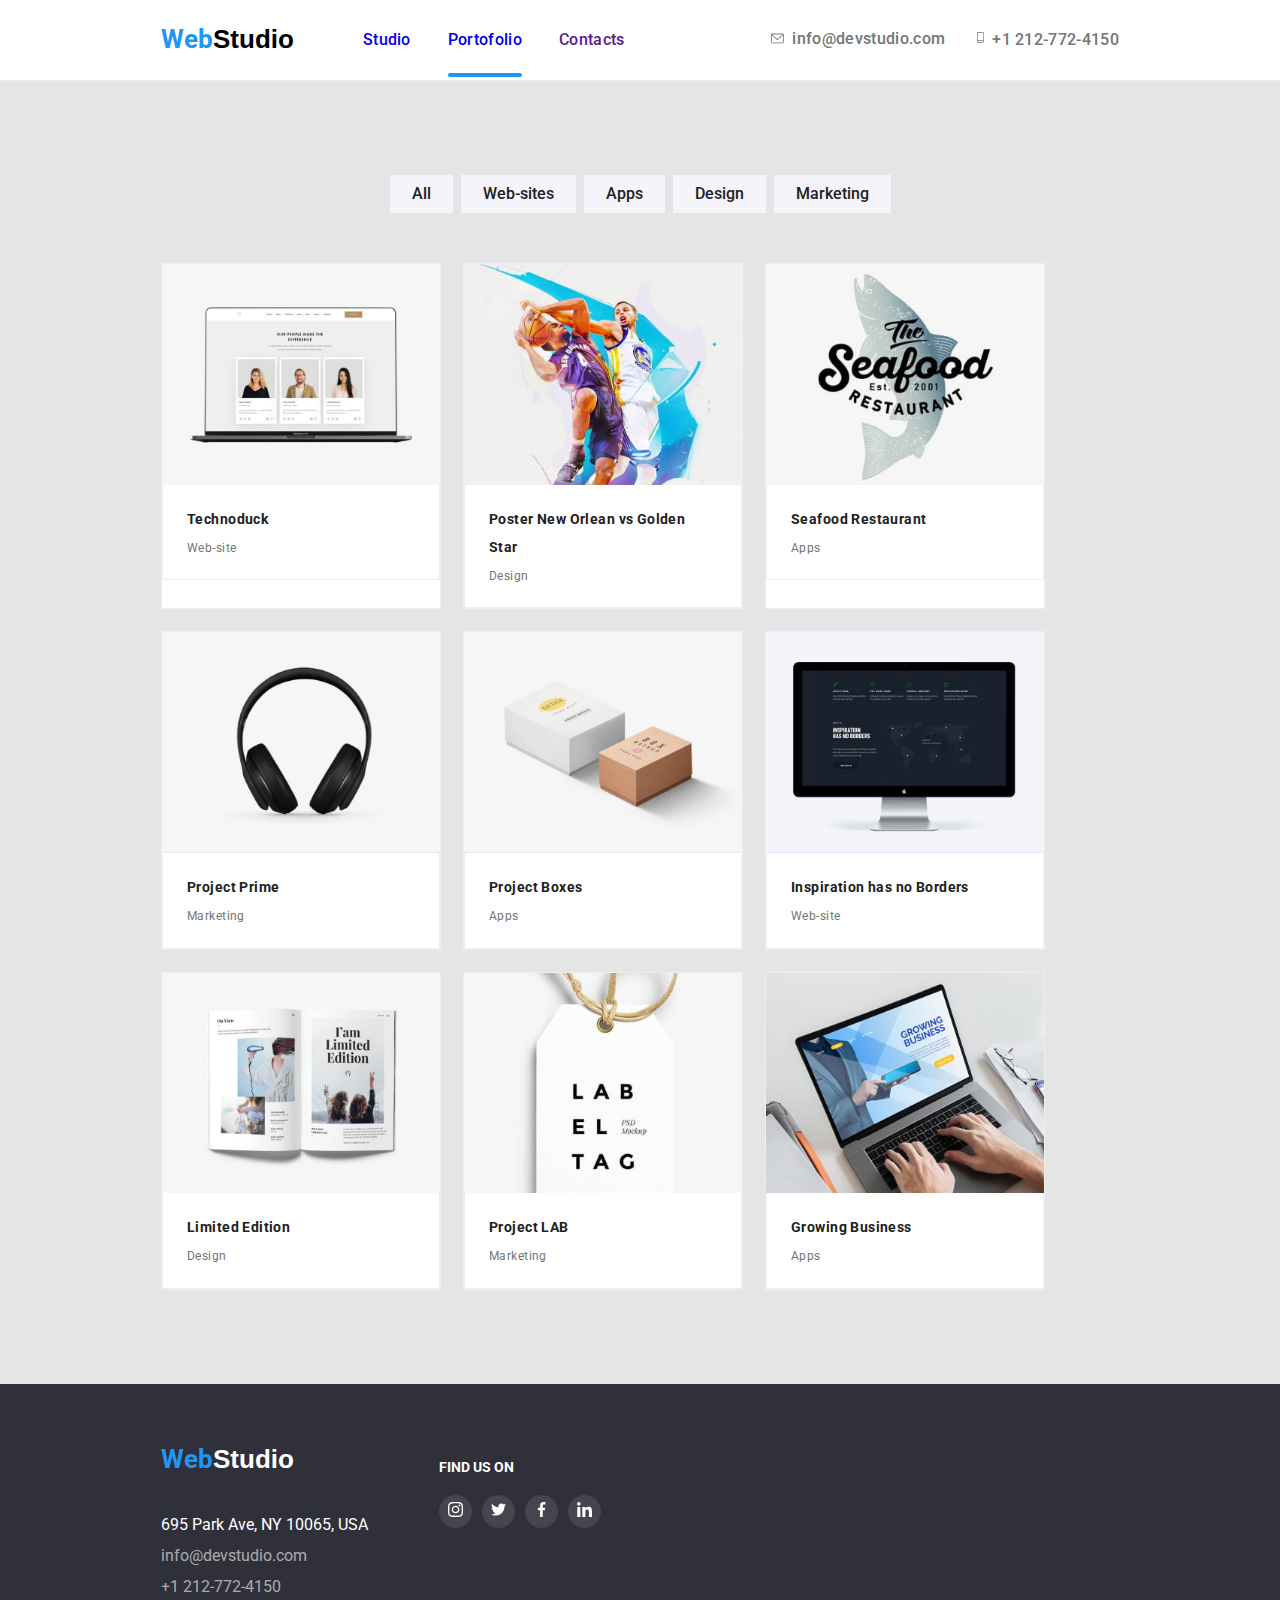
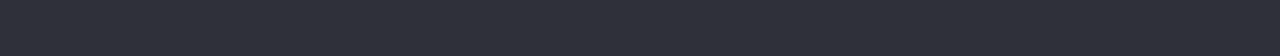
==== portfolio.html @ 103708bf "add files" ====
<!DOCTYPE html>
<html lang="en">

<head>
  <meta charset="UTF-8" />
  <meta http-equiv="X-UA-Compatible" content="IE=edge" />
  <meta name="viewport" content="width=device-width, initial-scale=1.0" />
  <title>Portofolio</title>
  <link rel="stylesheet" href="node_modules/modern-normalize/modern-normalize.css" />
  <link rel="preconnect" href="https://fonts.googleapis.com" />
  <link rel="preconnect" href="https://fonts.gstatic.com" crossorigin />
  <link href="https://fonts.googleapis.com/css2?family=Roboto:wght@400;500;700;900&display=swap" rel="stylesheet" />
  <link rel="stylesheet" href="./css/style.css" />
</head>

<body>
  <header class="page-header">
    <div class="container">
      <a href="./index.html" class="logo-anchor undecorate-text"><span>Web</span>Studio</a>
      <nav>
        <ul class="nav-links unstyle-list">
          <li class="nav-links-item">
            <a href="./index.html" class="undecorate-text">Studio</a>
          </li>
          <li class="nav-links-item">
            <a href="./portfolio.html" class="undecorate-text current-page-indicator">Portofolio</a>
          </li>
          <li class="nav-links-item">
            <a href="" class="undecorate-text">Contacts</a>
          </li>
        </ul>
      </nav>
      <ul class="header-contact unstyle-list">
        <li>
          <a href="mailto:info@devstudio.com" class="mail undecorate-text">
            <svg class="header-icons" width="16px" height="12px">
              <use href="./images/icons.svg#icon-envelope-hover"></use>
            </svg>info@devstudio.com</a>
        </li>
        <li>
          <a href="tel:+12127724150" class="phone undecorate-text">
            <svg class="header-icons" width="10px" height="16px">
              <use href="./images/icons.svg#icon-smartphone"></use>
            </svg>+1 212-772-4150</a>
        </li>
      </ul>
    </div>
  </header>
  <main class="portofolio-page section side-padding">
    <div class="container">
      <!-- create filter section -->
      <ul class="filter unstyle-list">
        <li><button type="button" class="filter-item">All</button></li>
        <li><button type="button" class="filter-item">Web-sites</button></li>
        <li><button type="button" class="filter-item">Apps</button></li>
        <li><button type="button" class="filter-item">Design</button></li>
        <li><button type="button" class="filter-item">Marketing</button></li>
      </ul>
      <!-- create portofolio cards -->
      <ul class="portofolio unstyle-list">
        <li class="portofolio-card">
          <div class="portofolio-card-image">
            <img src="./images/portofoli-page/portofolio-img-1.jpg" width="370" alt="portofolio image" />
            <div class="overlay-container">
              <p>
                Technoduck is a state-of-the-art coronavirus distribution platform.
                Companies use this platform for digital espionage and attacks on competitors' secure servers.
              </p>
            </div>
          </div>
          <div class="card-text">
            <h3 class="portofolio-card-name">Technoduck</h3>
            <p class="portofolio-card-description">Web-site</p>
          </div>
        </li>
        <li class="portofolio-card">
          <div class="portofolio-card-image">
            <img src="./images/portofoli-page/portofolio-img-2.jpg" width="370" alt="portofolio image" />
            <div class="overlay-container">
              <p>
                Have you downloaded the new WagerTalk TV app? If not, what are you waiting for?! Watch all of our
                programming -
                Puck Time, WagerTalk Today, Bet On It and more - on all streaming platforms.
              </p>
            </div>
          </div>
          <div class="card-text">
            <h3 class="portofolio-card-name">
              Poster New Orlean vs Golden Star
            </h3>
            <p class="portofolio-card-description">Design</p>
          </div>
        </li>
        <li class="portofolio-card">
          <div class="portofolio-card-image">
            <img src="./images/portofoli-page/portofolio-img-3.jpg" width="370" alt="portofolio image" />
            <div class="overlay-container">
              <p>
                Experience the freshest seafood at our waterfront restaurant.
                Our menu features a variety of dishes made with sustainably sourced fish and shellfish, caught daily by
                local fishermen.
              </p>
            </div>
          </div>
          <div class="card-text">
            <h3 class="portofolio-card-name">Seafood Restaurant</h3>
            <p class="portofolio-card-description">Apps</p>
          </div>
        </li>
        <li class="portofolio-card">
          <div class="portofolio-card-image">
            <img src="./images/portofoli-page/portofolio-img-4.jpg" width="370" alt="portofolio image" />
            <div class="overlay-container">
              <p>
                Introducing Project Prime, a cutting-edge program designed to bring the latest in
                technology and innovation to businesses of all sizes. From AI and machine learning to 5G networks and
                cloud computing.
              </p>
            </div>
          </div>
          <div class="card-text">
            <h3 class="portofolio-card-name">Project Prime</h3>
            <p class="portofolio-card-description">Marketing</p>
          </div>
        </li>
        <li class="portofolio-card">
          <div class="portofolio-card-image">
            <img src="./images/portofoli-page/portofolio-img-5.jpg" width="370" alt="portofolio image" />
            <div class="overlay-container">
              <p>
                Project Boxes is your one-stop-shop for all your packaging needs. We offer a wide range of
                customizable boxes in different sizes, materials and styles, for all types of products.
              </p>
            </div>
          </div>
          <div class="card-text">
            <h3 class="portofolio-card-name">Project Boxes</h3>
            <p class="portofolio-card-description">Apps</p>
          </div>
        </li>
        <li class="portofolio-card">
          <div class="portofolio-card-image">
            <img src="./images/portofoli-page/portofolio-img-6.jpg" width="370" alt="portofolio image" />
            <div class="overlay-container">
              <p>
                Through workshops, mentorship programs, and cultural exchange, our goal is to foster
                an inclusive and multicultural community that encourages innovation and collaboration.
              </p>
            </div>
          </div>
          <div class="card-text">
            <h3 class="portofolio-card-name">Inspiration has no Borders</h3>
            <p class="portofolio-card-description">Web-site</p>
          </div>
        </li>
        <li class="portofolio-card">
          <div class="portofolio-card-image">
            <img src="./images/portofoli-page/portofolio-img-7.jpg" width="370" alt="portofolio image" />
            <div class="overlay-container">
              <p>
                These items are made in small quantities and will not be restocked once they're sold out.
                Don't miss your chance to own a piece of history and add some unique flair to your collection.
              </p>
            </div>
          </div>
          <div class="card-text">
            <h3 class="portofolio-card-name">Limited Edition</h3>
            <p class="portofolio-card-description">Design</p>
          </div>
        </li>
        <li class="portofolio-card">
          <div class="portofolio-card-image">
            <img src="./images/portofoli-page/portofolio-img-8.jpg" width="370" alt="portofolio image" />
            <div class="overlay-container">
              <p>
                From developing new materials to exploring new frontiers in AI,
                our goal is to create breakthroughs that will change the world.
              </p>
            </div>
          </div>
          <div class="card-text">
            <h3 class="portofolio-card-name">Project LAB</h3>
            <p class="portofolio-card-description">Marketing</p>
          </div>
        </li>
        <li class="portofolio-card">
          <div class="portofolio-card-image">
            <img src="./images/portofoli-page/portofolio-img-9.jpg" width="370" alt="portofolio image" />
            <div class="overlay-container">
              <p>
                We offer a wide range of services including business planning, marketing strategies,
                financial management, and mentorship.
              </p>
            </div>
          </div>
          <div class="card-text">
            <h3 class="portofolio-card-name">Growing Business</h3>
            <p class="portofolio-card-description">Apps</p>
          </div>
        </li>
      </ul>
    </div>
  </main>
  <!-- creating footer -->
  <footer class="page-footer side-padding">
    <div class="container">
      <div class="footer-address">
        <a href="./index.html" class="logo-anchor undecorate-text footer-logo"><span>Web</span>Studio</a>
        <address class="footer-address">
          695 Park Ave, NY 10065, USA <br />
          <a href="mailto:info@devstudio.com" class="footer-mail undecorate-text">info@devstudio.com</a>
          <a href="tel:+12127724150" class="footer-phone undecorate-text">+1 212-772-4150</a>
        </address>
      </div>
      <div class="footer-social-icons">
        <h4>Find us on</h4>
        <ul class="social-media unstyle-list">
          <li class="social-media-item">
            <a href="#" target="_blank">
              <svg class="social-icons" width="15px" height="15px">
                <use href="./images/icons.svg#icon-instagram-2"></use>
              </svg>
            </a>
          </li>
          <li class="social-media-item">
            <a href="#" target="_blank">
              <svg class="social-icons" width="15px" height="15px">
                <use href="./images/icons.svg#icon-twitter-1"></use>
              </svg>
            </a>
          </li>
          <li class="social-media-item">
            <a href="#" target="_blank">
              <svg class="social-icons" width="15px" height="15px">
                <use href="./images/icons.svg#icon-facebook-1"></use>
              </svg>
            </a>
          </li>
          <li class="social-media-item">
            <a href="#" target="_blank">
              <svg class="social-icons" width="15px" height="15px">
                <use href="./images/icons.svg#icon-linkedin-1"></use>
              </svg>
            </a>
          </li>
        </ul>
      </div>
    </div>
  </footer>
</body>

</html>
---- css/style.css ----
:root {
    --logo-and-hover-color: #2196F3;
    --button-color: #188CE8;
    --white-color: #ffffff;
    --links-color: #212121;
    --text-color: #757575;
    --hero-bg: #2F303A;
    --what-we-do-bg: #E5E5E5;
    --our-team-bg: #F5F4FA;
    --social-media-bottons: #AFB1B8;
    /* transitions */
    --transition-timing: cubic-bezier(0.4, 0, 0.2, 1);
    --transition-duration: 250ms;
}

*,
::after,
::before {
    margin: 0;
    padding: 0;
    box-sizing: border-box;
    font-family: 'Roboto', sans-serif;
}

main {
    font-size: 14px;
    color: var(--text-color);
    letter-spacing: 0.03em;
    line-height: 1.14;
}

.container {
    max-width: 1200px;
    margin: 0 auto;
    display: flex;
}

.section {
    padding: 94px 0;
}

a,
button {
    transition-property: color, background-color, border, fill;
    transition-timing-function: var(--transition-timing);
    transition-duration: var(--transition-duration);
}

.side-padding {
    padding-left: 161px;
    padding-right: 161px;
}

/* header style */
.page-header {
    background-color: var(--white-color);
    padding: 24px 161px 25px 161px;
    /* am calculat dimensiunile ca sa corespunda pt width de 1200px 
    in loc de 1600 cat este in figma */
    border-bottom: 1px solid #ECECEC;
}

.page-header .container {
    align-items: center;
}

.logo-anchor {
    font-family: 'Raleway', sans-serif;
    font-size: 26px;
    line-height: 1.19;
    color: #000000;
    font-weight: 700;
    margin-right: 69px;
}

.logo-anchor span {
    color: var(--logo-and-hover-color);
}

.nav-links {
    letter-spacing: 0.02em;
    color: var(--links-color);
    font-weight: 500;
    display: flex;
    gap: 37px;
}

.header-contact {
    margin-left: auto;
    display: flex;
    gap: 30px;
}

.mail,
.phone {
    letter-spacing: 0.02em;
    color: var(--links-color);
    font-weight: 500;
    color: var(--text-color);
}

.header-icons {
    fill: currentColor;
    margin-right: 7px;
}

.logo-anchor:hover,
.logo-anchor:focus {
    color: var(--logo-and-hover-color);
}

.nav-links a:hover,
.nav-links a:focus {
    color: var(--logo-and-hover-color);
}

.mail:hover,
.mail:focus {
    color: var(--logo-and-hover-color);
}

.phone:hover,
.phone:focus {
    color: var(--logo-and-hover-color);
}

.undecorate-text {
    text-decoration: none;
}

.unstyle-list {
    list-style-type: none;
}

.nav-links-item {
    position: relative;
}

.current-page-indicator::after {
    content: "";
    width: 100%;
    height: 4px;
    border-radius: 2px;
    position: absolute;
    left: 0;
    bottom: -28px;
    background-color: var(--logo-and-hover-color);
}

/*  ---- style for modal ---- */

.backdrop {
    position: fixed;
    height: 100vh;
    width: 100vw;
    background: rgba(0, 0, 0, 0.2);
    z-index: 99;
    display: flex;
    align-items: center;
    justify-content: center;
    transition: opacity var(--transition-duration) var(--transition-timing),
        transform 750ms var(--transition-timing);
}

.modal {
    width: 400px;
    height: 450px;
    background-color: var(--white-color);
    position: relative;
    box-shadow: 0px 1px 3px rgba(0, 0, 0, 0.12), 0px 1px 1px rgba(0, 0, 0, 0.14), 0px 2px 1px rgba(0, 0, 0, 0.2);
    border-radius: 4px;
}

.modal p {
    padding: 50px;
}

.is-hidden {
    visibility: hidden;
    opacity: 0;
    pointer-events: none;
    transform: scale(0.1);

}

.close-btn {
    color: #000000;
}

.close-btn-container {
    color: inherit;
    width: 30px;
    height: 30px;
    border: 1px solid rgba(0, 0, 0, 0.1);
    border-radius: 50%;
    padding: 9px;
    display: flex;
    align-items: center;
    justify-content: center;
    position: absolute;
    right: 8px;
    top: 8px;
}

.close-btn-icon {
    fill: currentColor;
}

.close-btn:hover,
.close-btn:focus {
    color: var(--logo-and-hover-color);
}

.modal-form {
    padding: 30px;
    display: flex;
    flex-direction: column;
}

.modal-form h3 {
    text-align: center;
    font-size: 15px;
    line-height: 23px;
    font-weight: 700;
    color: var(--links-color);
}

.modal-form-icon {
    width: 12px;
    height: 12px;
    position: absolute;
    top: 55%;
    left: 10px;
}

.modal-form-label:hover .modal-form-icon,
.modal-form-label:focus .modal-form-icon {
    fill: var(--logo-and-hover-color);
}
input:focus .modal-form-icon {
    fill: var(--logo-and-hover-color);

}

.modal-form-label {
    display: flex;
    flex-direction: column;
    color: var(--text-color);
    gap: 4px;
    position: relative;
    flex-basis: 100%;
    font-size: 10px;
    margin-top: 10px;
}

.modal-form-label input {
    height: 30px;
    border: 1px solid rgba(33, 33, 33, 0.2);
    border-radius: 4px;
    padding-left: 26px;
}

.modal-form-label input:hover,
.modal-form-label input:focus {
    cursor: pointer;
    border: none;
    outline: 1px solid var(--logo-and-hover-color);
}

.modal-form-label textarea:hover,
.modal-form-label textarea:focus {
    outline: 1px solid var(--logo-and-hover-color);

}

.modal-form-label textarea {
    width: 100%;
    height: 90px;
    resize: none;
    border: 1px solid rgba(33, 33, 33, 0.2);
    border-radius: 4px;
    font-size: 11px;
    padding: 9px 10px;
}

.modal-form-label textarea::placeholder {
    font-size: 11px;
    color: rgba(117, 117, 117, 0.5);
}

.checkbox-input {
    width: 12px;
}

.checkbox-label:hover .checkbox-input,
.checkbox-label:focus .checkbox-input{
    outline: none;
    
}

.checkbox-label {
    flex-direction: row;
    align-items: center;
    justify-content: center;
}

.checkbox-label span {
    color: var(--logo-and-hover-color);
    text-decoration: underline;
}

.checkbox-label span:hover {
    cursor: pointer;
}

.modal-form button {
    background-color: var(--button-color);
    box-shadow: 0px 4px 4px rgba(0, 0, 0, 0.15);
    border-radius: 4px;
    font-size: 12px;
    padding: 8px 50px;
    margin-top: 18px;
    border: 1px solid var(--button-color);
    width: fit-content;
    align-self: center;
    color: var(--white-color);
}

.modal-form button:hover,
.modal-form button:focus {
    cursor: pointer;
    background-color: var(--logo-and-hover-color)
}

/* ---- hero style ----- */

.hero-section {
    background-color: var(--hero-bg);
    padding: 200px 0;
    text-align: center;
    background-image: url("../images/hero-img-bg.jpg");
}

.hero-section .container {
    flex-direction: column;
    align-items: center;
    gap: 30px;
}

.hero-title {
    color: var(--white-color);
    font-size: 44px;
    line-height: 1.36;
    letter-spacing: 0.06em;
    font-weight: 900;
}

.hero-button {
    background-color: var(--button-color);
    color: var(--white-color);
    font-size: 16px;
    line-height: 1.87;
    letter-spacing: 0.06em;
    padding: 10px 20px;
    width: fit-content;
    border: 1px solid var(--button-color);
    border-radius: 4px;
    box-shadow: 0px 4px 4px rgba(0, 0, 0, 0.15);
}

.hero-button:hover,
.hero-button:focus {
    cursor: pointer;
    background-color: var(--logo-and-hover-color);
}

/* ----- our characteristics style ------- */

.characteristics,
.what-we-do {
    background-color: var(--what-we-do-bg);
}

.characteristics ul {
    display: flex;
    justify-content: space-between;
}

.description-card {
    width: 23%;
}

.description-image {
    display: flex;
    height: 120px;
    margin-bottom: 30px;
    background-color: var(--our-team-bg);
    justify-content: center;
    align-items: center;
}

.description-title {
    font-weight: 700;
    color: var(--links-color);
}

.description-text {
    line-height: 1.71;
    margin-top: 10px;
}

/* ----- what we do style ------- */

.section-title {
    font-weight: 700;
    font-size: 36px;
    line-height: 1.16;
    margin: auto;
    color: var(--links-color);
}

.what-we-do .container {
    flex-direction: column;
    align-items: center;
    gap: 50px;
}

.presentation-image {
    display: flex;
    gap: 25px;
}

.what-we-do-image {
    width: 295px;
}

.what-we-do-card {
    position: relative;
}

.what-we-do-text {
    text-transform: uppercase;
    font-weight: 700;
    color: var(--white-color);
    background: rgba(47, 48, 58, 0.8);
    width: 100%;
    height: 55px;
    display: flex;
    align-items: center;
    justify-content: center;
    position: absolute;
    bottom: 2px;
}

/* ------ our team section style ------ */

.team-members {
    background-color: var(--our-team-bg);
}

.team-members .container {
    flex-direction: column;
    gap: 50px;
    align-items: center;
}

.team-card {
    background-color: var(--white-color);
    text-align: center;
    box-shadow: 0px 1px 3px rgba(0, 0, 0, 0.12),
        0px 1px 1px rgba(0, 0, 0, 0.14),
        0px 2px 1px rgba(0, 0, 0, 0.2);
    border-radius: 0px 0px 4px 4px;
}

.our-team {
    display: flex;
    gap: 23px;
}

.team-person-image {
    width: 215px;
    margin-bottom: 30px;
}

.person-name {
    font-weight: 500;
    font-size: 16px;
    line-height: 1.18;
    color: var(--links-color);
    margin-bottom: 10px;
}

.person-job {
    font-size: 16px;
    line-height: 1.18;
    padding-bottom: 16px;
}

.social-media {
    display: flex;
    align-items: center;
    justify-content: space-evenly;
    padding-bottom: 30px;
}

.social-media-item {
    width: 33px;
    height: 33px;
    border-radius: 50%;
    display: flex;
    align-items: center;
    justify-content: center;
    color: var(--social-media-bottons);
}

.social-media-item:hover,
.social-media-item:focus {
    background-color: var(--logo-and-hover-color);
    color: var(--white-color);
}

.social-media-item a {
    color: currentColor;
    padding: 9;
}

.social-icons {
    fill: currentColor;
}

/* --- Regular Customers section --- */

.regular-customers .container {
    display: flex;
    flex-direction: column;
    align-items: center;
}

.regular-customors-icons {
    display: flex;
    width: 100%;
    justify-content: space-between;
    padding-top: 50px;
}

.customor-icon-container {
    border: 1px solid var(--social-media-bottons);
    border-radius: 4px;
    height: 75px;
    width: 15%;
    display: flex;
    align-items: center;
    justify-content: center;
    color: var(--social-media-bottons);
}

.customor-icon-container:hover,
.customor-icon-container:active {
    color: var(--logo-and-hover-color);
    border: 1px solid var(--logo-and-hover-color);
}

.customor-icon-container a {
    color: currentColor;
}

.customor-icon {
    fill: currentColor;
}

/* ----- footer style ------ */

.page-footer {
    background-color: var(--hero-bg);
    padding-top: 60px;
    padding-bottom: 60px;
}

.page-footer .container {
    gap: 71px;
}

.footer-social-icons {
    padding-top: 15px;
}

.footer-social-icons .social-media-item {
    background: rgba(255, 255, 255, 0.1);
    margin-right: 10px;
}

.footer-social-icons .social-media-item:hover,
.footer-social-icons .social-media-item:focus {
    background-color: var(--logo-and-hover-color);
}

.footer-social-icons .social-icons {
    fill: var(--white-color);
}

.footer-social-icons h4 {
    color: var(--white-color);
    font-weight: 700;
    line-height: 16.41px;
    font-size: 14px;
    text-transform: uppercase;
    padding-bottom: 20px;
}

.footer-address {
    color: var(--white-color);
    font-style: normal;
    display: flex;
    flex-direction: column;
    gap: 12px;
}

.footer-mail,
.footer-phone {
    color: rgba(255, 255, 255, 0.6);
}

.footer-logo {
    color: var(--white-color);
    margin-bottom: 28px;
}

.footer-mail:hover,
.footer-mail:focus,
.footer-phone:hover,
.footer-phone:focus {
    color: var(--logo-and-hover-color);
}

/*    ------- portofolio style --------- */
/* styling filter buttons */

.portofolio-page {
    background: var(--what-we-do-bg);
}

.portofolio-page .container {
    flex-direction: column;
    gap: 50px;
}

.filter {
    display: flex;
    gap: 8px;
    margin: auto;
}

.filter-item {
    color: var(--links-color);
    font-weight: 500;
    font-size: 16px;
    line-height: 1.62;
    background-color: #F5F4FA;
    border: none;
    padding: 6px 22px;
}

.filter-item:hover,
.filter-item:focus {
    background-color: var(--logo-and-hover-color);
    color: var(--white-color);
    cursor: pointer;
}

/* cards style */

.portofolio {
    display: flex;
    flex-wrap: wrap;
    gap: 22px;
}

.portofolio-card {
    background-color: var(--white-color);
    border: 1px solid #EEEEEE;
    width: 280px;
}

.portofolio-card:hover,
.portofolio-card:focus {
    box-shadow: 0px 1px 1px rgba(0, 0, 0, 0.12),
        0px 4px 4px rgba(0, 0, 0, 0.06),
        1px 4px 6px rgba(0, 0, 0, 0.16);
}

.portofolio-card-image {
    width: 100%;
    position: relative;
    overflow: hidden;
}

.portofolio-card-image img {
    width: 100%;
    vertical-align: bottom;
}

.overlay-container {
    width: 100%;
    height: 100%;
    position: absolute;
    bottom: 0;
    background-color: var(--logo-and-hover-color);
    transform: translateY(100%);
    transition: transform var(--transition-duration) var(--transition-timing);
    background: rgba(33, 150, 243, 0.9)
}

.overlay-container p {
    color: var(--white-color);
    padding: 55px 20px;
}

.portofolio-card:hover .overlay-container {
    transform: translateY(0);
}

.card-text {
    border: 1px solid #EEEEEE;
    border-top: none;
    padding: 20px 24px;
}

.portofolio-card-name {
    color: var(--links-color);
    font-weight: 700;
    font-size: 14px;
    line-height: 2;
    margin-bottom: 4px;
}

.portofolio-card-description {
    font-size: 12px;
    line-height: 1.87;
}

@media screen and (max-width: 600px) {
    main {
        font-size: 12px;
        letter-spacing: 0.02em;
        line-height: 1;
    }

    .section {
        padding: 50px 0;
    }


    .side-padding {
        padding-left: 20px;
        padding-right: 20px;
    }

    .page-header {
        padding: 10px 20px 10px 20px;
    }

    .page-header .container {
        flex-direction: column;
        gap: 10px;
    }

    .logo-anchor {
        font-size: 20px;
    }

    .current-page-indicator::after {
        bottom: -5px;
    }

    .header-contact {
        flex-direction: column;
        margin: auto;
        padding: 20px;
        gap: 15px;
    }

    .hero-title {
        font-size: 28px;
        line-height: 1.2;
        letter-spacing: 0.04em;
    }

    .hero-button {
        font-size: 14px;
    }

    .modal {
        width: 80%;
        height: 60%;
    }

    .characteristics ul {
        flex-direction: column;
        gap: 22px;
    }

    .description-card {
        width: 90%;
        margin: auto;
    }

    .presentation-image {
        flex-direction: column;
    }

    .our-team {
        flex-wrap: wrap;
    }

    .team-card {
        margin: auto;
    }

    .regular-customers h2 {
        text-align: center;
    }

    .regular-customors-icons {
        flex-wrap: wrap;
    }

    .customor-icon-container {
        width: 30%;
        margin-bottom: 15px;
    }

    .page-footer .container {
        flex-direction: column;
        gap: 20px;
    }

    /* --- portofolio --- */

    .filter {
        flex-wrap: wrap;
    }
}
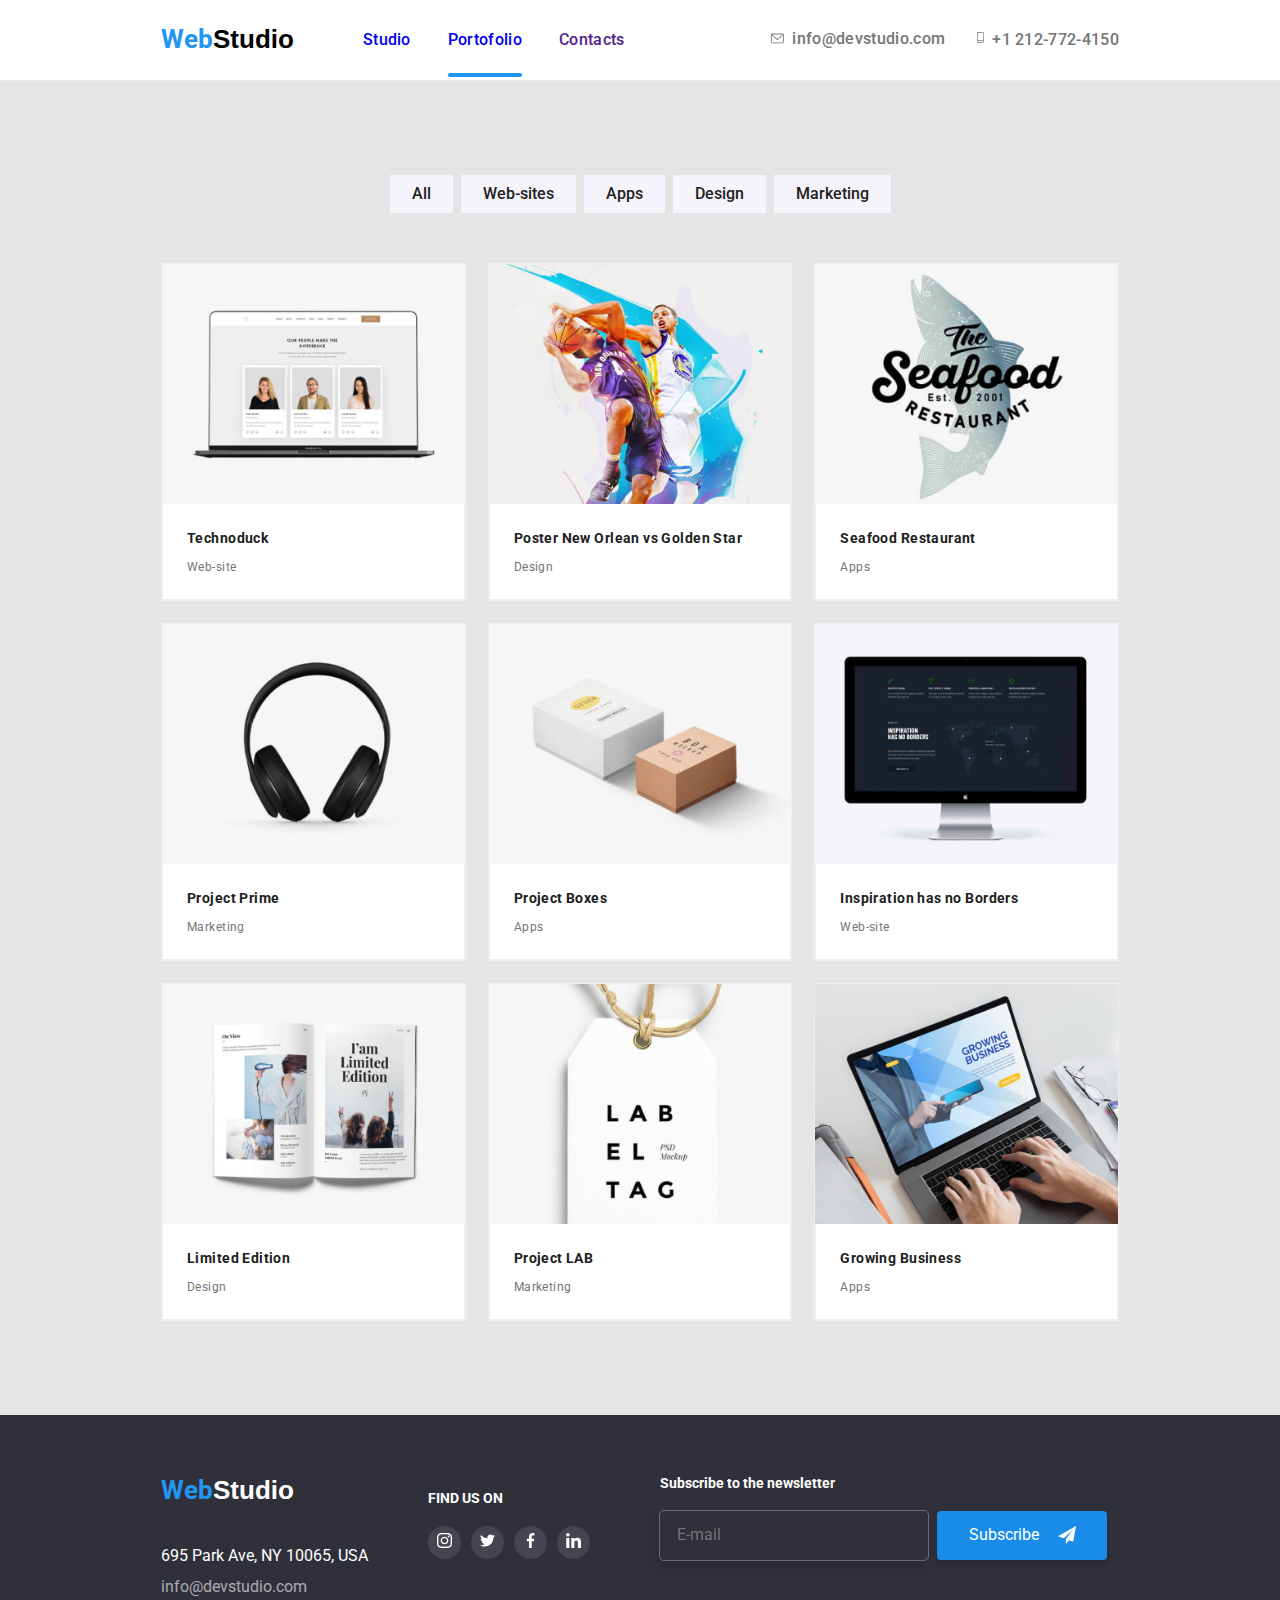
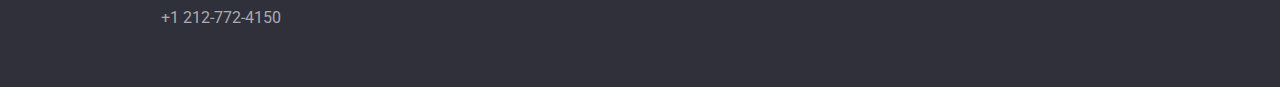
==== commit 3a1fdad7: "commit" ====
--- a/portfolio.html
+++ b/portfolio.html
@@ -245,6 +245,19 @@
           </li>
         </ul>
       </div>
+      <div class="footer-form">
+        <h4 class="footer-form-title">Subscribe to the newsletter</h4>
+        <form action="">
+          <label class="email-label">
+            <input type="email" name="footer-email" placeholder="E-mail">
+            <button type="submit" class="footer-submit-form">Subscribe
+              <svg class="footer-send-icon">
+                <use href="./images/icons.svg#icon-icon-send"></use>
+              </svg>
+            </button>
+          </label>
+        </form>
+      </div>
     </div>
   </footer>
 </body>
--- a/css/style.css
+++ b/css/style.css
@@ -231,15 +231,16 @@
     position: absolute;
     top: 55%;
     left: 10px;
+    fill: currentColor;
 }
 
 .modal-form-label:hover .modal-form-icon,
 .modal-form-label:focus .modal-form-icon {
     fill: var(--logo-and-hover-color);
 }
-input:focus .modal-form-icon {
+
+label:focus-within svg {
     fill: var(--logo-and-hover-color);
-
 }
 
 .modal-form-label {
@@ -288,14 +289,9 @@
     color: rgba(117, 117, 117, 0.5);
 }
 
-.checkbox-input {
-    width: 12px;
-}
-
 .checkbox-label:hover .checkbox-input,
 .checkbox-label:focus .checkbox-input{
-    outline: none;
-    
+    outline: none;    
 }
 
 .checkbox-label {
@@ -578,7 +574,7 @@
 }
 
 .page-footer .container {
-    gap: 71px;
+    gap: 60px;
 }
 
 .footer-social-icons {
@@ -632,6 +628,70 @@
 .footer-phone:focus {
     color: var(--logo-and-hover-color);
 }
+
+.footer-form {
+    flex-grow: 1;
+}
+
+.footer-form h4 {
+    font-size: 14px;
+    color: var(--white-color);
+}
+
+.footer-submit-form {
+    color: var(--white-color);
+    font-size: 16px;
+    line-height: 1.87;
+    background-color: var(--button-color);
+    box-shadow: 0px 4px 4px rgba(0, 0, 0, 0.15);
+    border: 1px solid transparent;
+    border-radius: 4px;
+    min-width: 170px;
+    min-height: 38px;
+    display: flex;
+    align-items: center;
+    justify-content: center;
+}
+
+.email-label {
+    display: inline-flex;
+    gap: 9px;
+    margin-top: 20px;
+}
+
+.email-label input{
+    min-width: 268px;
+    outline: 1px solid rgba(255, 255, 255, 0.3);
+    filter: drop-shadow(0px 4px 4px rgba(0, 0, 0, 0.15));
+    border-radius: 4px;
+    border-color: transparent;
+    background-color: var(--hero-bg);
+    color: var(--white-color);
+    padding: 15px;
+}
+
+.email-label input::placeholder {
+    font-size: 16px;    
+}
+
+.email-label input:hover,
+.email-label input:focus {
+    border-color: var(--button-color);
+}
+
+.footer-submit-form:hover,
+.footer-submit-form:focus {
+    background-color: var(--logo-and-hover-color);
+    cursor: pointer;
+}
+
+.footer-send-icon {
+    height: 18px;
+    width: 18px;
+    fill: currentColor;
+    margin-left: 19px;
+}
+
 
 /*    ------- portofolio style --------- */
 /* styling filter buttons */
@@ -679,7 +739,7 @@
 .portofolio-card {
     background-color: var(--white-color);
     border: 1px solid #EEEEEE;
-    width: 280px;
+    flex: 1 0 280px;
 }
 
 .portofolio-card:hover,
